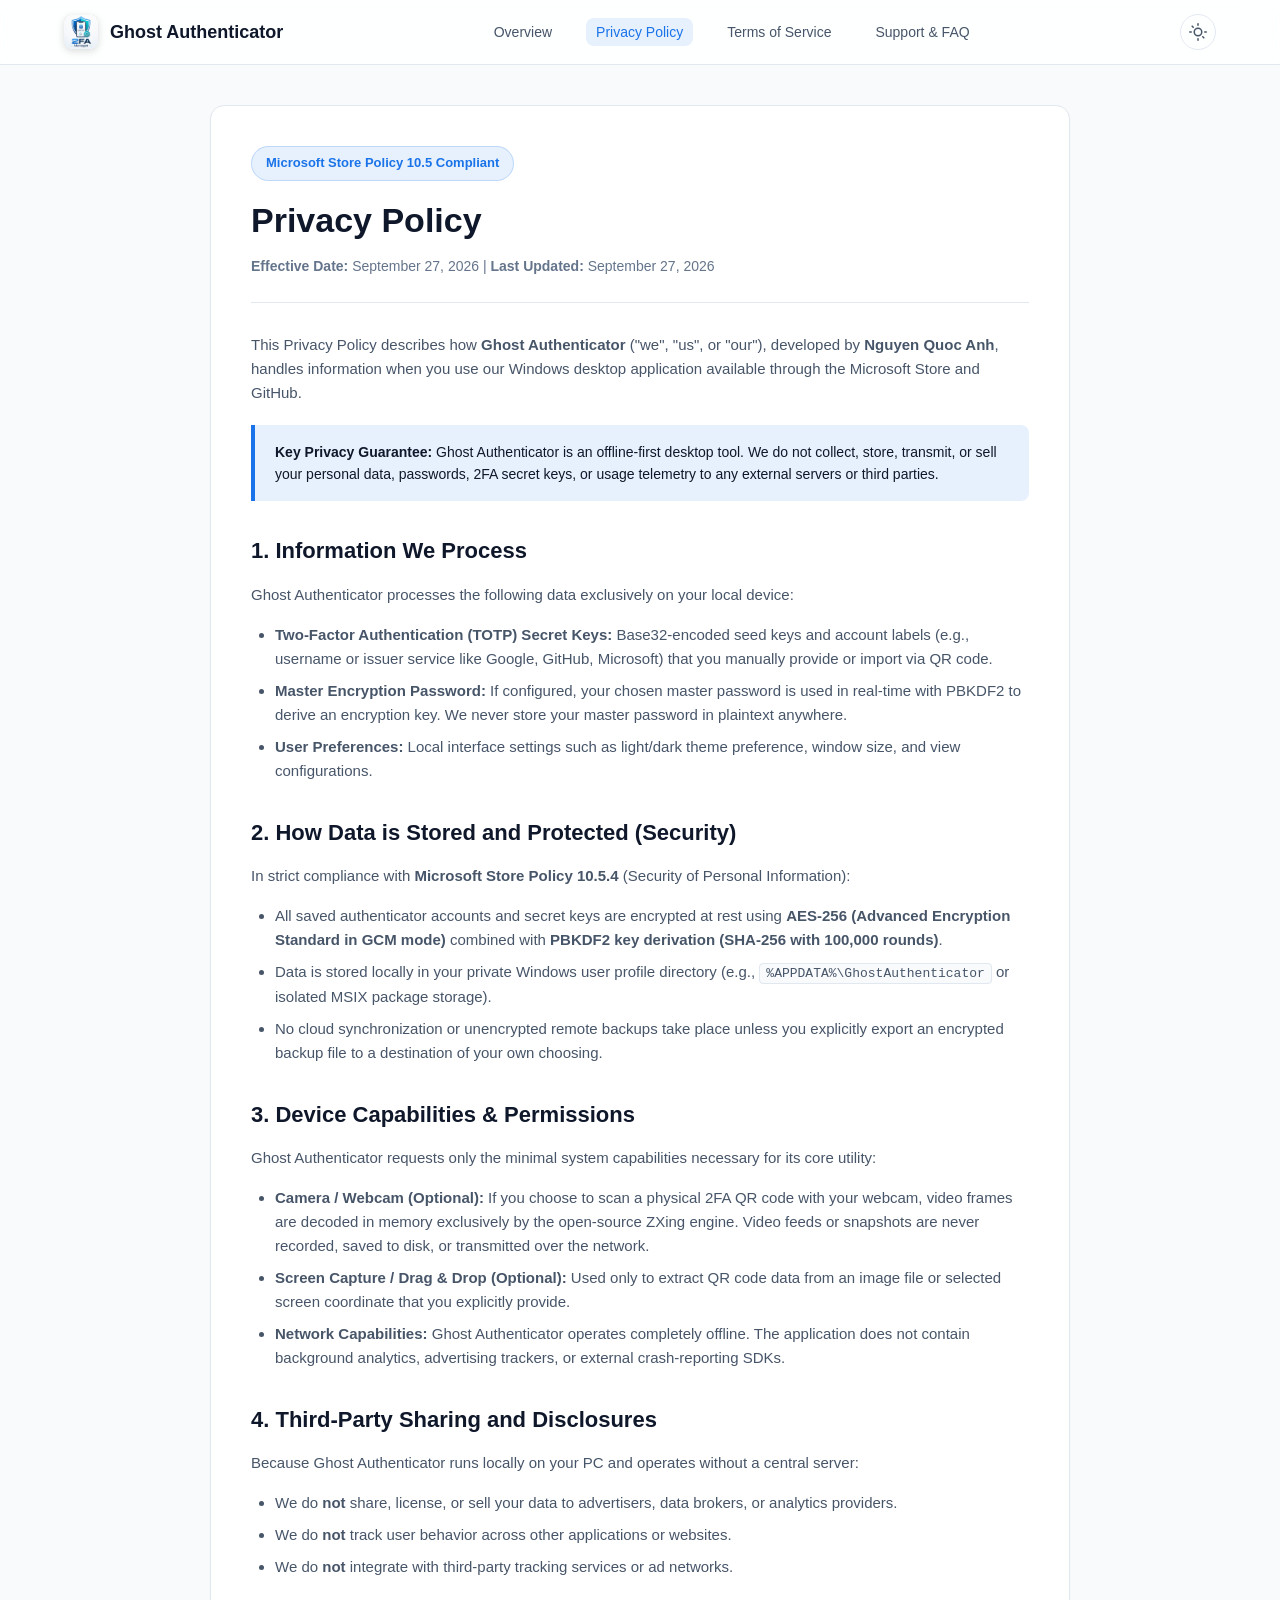
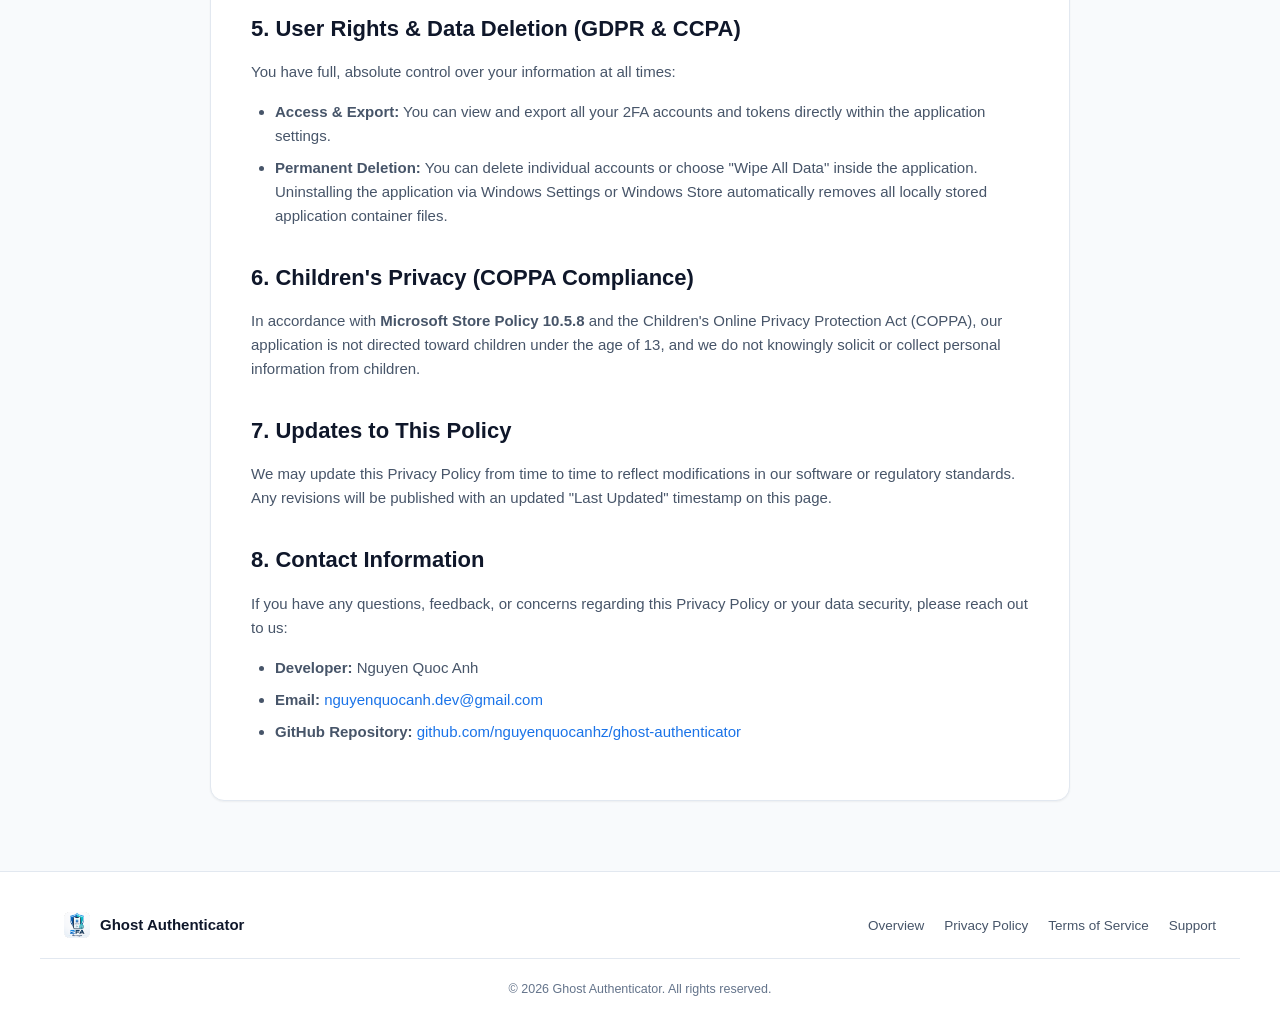
==== docs/privacy.html @ 8ba039a7 "feat: enhance crypto & UI, add professional README, MIT license, and Store legal docs" ====
<!DOCTYPE html>
<html lang="en" data-theme="dark">
<head>
  <meta charset="UTF-8">
  <meta name="viewport" content="width=device-width, initial-scale=1.0">
  <title>Privacy Policy - Ghost Authenticator</title>
  <meta name="description" content="Official Privacy Policy for Ghost Authenticator desktop application and services. Compliant with Microsoft Store Policy 10.5, GDPR, and CCPA.">
  <link rel="icon" type="image/png" href="assets/logo.png">
  <link rel="stylesheet" href="style.css">
</head>
<body>
  <!-- Navigation -->
  <header class="navbar">
    <div class="nav-container">
      <a href="index.html" class="brand">
        <img src="assets/logo.png" alt="Ghost Authenticator Logo">
        <span>Ghost Authenticator</span>
      </a>
      <ul class="nav-links">
        <li><a href="index.html">Overview</a></li>
        <li><a href="privacy.html" class="active">Privacy Policy</a></li>
        <li><a href="terms.html">Terms of Service</a></li>
        <li><a href="support.html">Support & FAQ</a></li>
      </ul>
      <div class="nav-actions">
        <button class="theme-toggle" id="themeToggle" aria-label="Toggle theme">
          <svg width="18" height="18" viewBox="0 0 24 24" fill="none" stroke="currentColor" stroke-width="2" stroke-linecap="round" stroke-linejoin="round">
            <circle cx="12" cy="12" r="5"></circle>
            <line x1="12" y1="1" x2="12" y2="3"></line>
            <line x1="12" y1="21" x2="12" y2="23"></line>
            <line x1="4.22" y1="4.22" x2="5.64" y2="5.64"></line>
            <line x1="18.36" y1="18.36" x2="19.78" y2="19.78"></line>
            <line x1="1" y1="12" x2="3" y2="12"></line>
            <line x1="21" y1="12" x2="23" y2="12"></line>
          </svg>
        </button>
      </div>
    </div>
  </header>

  <!-- Content -->
  <main class="container">
    <div class="content-narrow">
      <div class="legal-card">
        <div class="legal-header">
          <div class="badge" style="margin-bottom: 12px;">Microsoft Store Policy 10.5 Compliant</div>
          <h1>Privacy Policy</h1>
          <p><strong>Effective Date:</strong> September 27, 2026 | <strong>Last Updated:</strong> September 27, 2026</p>
        </div>

        <div class="legal-content">
          <p>This Privacy Policy describes how <strong>Ghost Authenticator</strong> ("we", "us", or "our"), developed by <strong>Nguyen Quoc Anh</strong>, handles information when you use our Windows desktop application available through the Microsoft Store and GitHub.</p>

          <div class="highlight-box">
            <p><strong>Key Privacy Guarantee:</strong> Ghost Authenticator is an offline-first desktop tool. We do not collect, store, transmit, or sell your personal data, passwords, 2FA secret keys, or usage telemetry to any external servers or third parties.</p>
          </div>

          <h2>1. Information We Process</h2>
          <p>Ghost Authenticator processes the following data exclusively on your local device:</p>
          <ul>
            <li><strong>Two-Factor Authentication (TOTP) Secret Keys:</strong> Base32-encoded seed keys and account labels (e.g., username or issuer service like Google, GitHub, Microsoft) that you manually provide or import via QR code.</li>
            <li><strong>Master Encryption Password:</strong> If configured, your chosen master password is used in real-time with PBKDF2 to derive an encryption key. We never store your master password in plaintext anywhere.</li>
            <li><strong>User Preferences:</strong> Local interface settings such as light/dark theme preference, window size, and view configurations.</li>
          </ul>

          <h2>2. How Data is Stored and Protected (Security)</h2>
          <p>In strict compliance with <strong>Microsoft Store Policy 10.5.4</strong> (Security of Personal Information):</p>
          <ul>
            <li>All saved authenticator accounts and secret keys are encrypted at rest using <strong>AES-256 (Advanced Encryption Standard in GCM mode)</strong> combined with <strong>PBKDF2 key derivation (SHA-256 with 100,000 rounds)</strong>.</li>
            <li>Data is stored locally in your private Windows user profile directory (e.g., <code>%APPDATA%\GhostAuthenticator</code> or isolated MSIX package storage).</li>
            <li>No cloud synchronization or unencrypted remote backups take place unless you explicitly export an encrypted backup file to a destination of your own choosing.</li>
          </ul>

          <h2>3. Device Capabilities & Permissions</h2>
          <p>Ghost Authenticator requests only the minimal system capabilities necessary for its core utility:</p>
          <ul>
            <li><strong>Camera / Webcam (Optional):</strong> If you choose to scan a physical 2FA QR code with your webcam, video frames are decoded in memory exclusively by the open-source ZXing engine. Video feeds or snapshots are never recorded, saved to disk, or transmitted over the network.</li>
            <li><strong>Screen Capture / Drag & Drop (Optional):</strong> Used only to extract QR code data from an image file or selected screen coordinate that you explicitly provide.</li>
            <li><strong>Network Capabilities:</strong> Ghost Authenticator operates completely offline. The application does not contain background analytics, advertising trackers, or external crash-reporting SDKs.</li>
          </ul>

          <h2>4. Third-Party Sharing and Disclosures</h2>
          <p>Because Ghost Authenticator runs locally on your PC and operates without a central server:</p>
          <ul>
            <li>We do <strong>not</strong> share, license, or sell your data to advertisers, data brokers, or analytics providers.</li>
            <li>We do <strong>not</strong> track user behavior across other applications or websites.</li>
            <li>We do <strong>not</strong> integrate with third-party tracking services or ad networks.</li>
          </ul>

          <h2>5. User Rights & Data Deletion (GDPR & CCPA)</h2>
          <p>You have full, absolute control over your information at all times:</p>
          <ul>
            <li><strong>Access & Export:</strong> You can view and export all your 2FA accounts and tokens directly within the application settings.</li>
            <li><strong>Permanent Deletion:</strong> You can delete individual accounts or choose "Wipe All Data" inside the application. Uninstalling the application via Windows Settings or Windows Store automatically removes all locally stored application container files.</li>
          </ul>

          <h2>6. Children's Privacy (COPPA Compliance)</h2>
          <p>In accordance with <strong>Microsoft Store Policy 10.5.8</strong> and the Children's Online Privacy Protection Act (COPPA), our application is not directed toward children under the age of 13, and we do not knowingly solicit or collect personal information from children.</p>

          <h2>7. Updates to This Policy</h2>
          <p>We may update this Privacy Policy from time to time to reflect modifications in our software or regulatory standards. Any revisions will be published with an updated "Last Updated" timestamp on this page.</p>

          <h2>8. Contact Information</h2>
          <p>If you have any questions, feedback, or concerns regarding this Privacy Policy or your data security, please reach out to us:</p>
          <ul>
            <li><strong>Developer:</strong> Nguyen Quoc Anh</li>
            <li><strong>Email:</strong> <a href="mailto:nguyenquocanh.dev@gmail.com">nguyenquocanh.dev@gmail.com</a></li>
            <li><strong>GitHub Repository:</strong> <a href="https://github.com/nguyenquocanhz/ghost-authenticator" target="_blank" rel="noopener noreferrer">github.com/nguyenquocanhz/ghost-authenticator</a></li>
          </ul>
        </div>
      </div>
    </div>
  </main>

  <!-- Footer -->
  <footer>
    <div class="footer-container">
      <div class="footer-brand">
        <img src="assets/logo.png" alt="Ghost Authenticator">
        <span>Ghost Authenticator</span>
      </div>
      <ul class="footer-links">
        <li><a href="index.html">Overview</a></li>
        <li><a href="privacy.html">Privacy Policy</a></li>
        <li><a href="terms.html">Terms of Service</a></li>
        <li><a href="support.html">Support</a></li>
      </ul>
    </div>
    <div class="footer-bottom">
      <p>&copy; 2026 Ghost Authenticator. All rights reserved.</p>
    </div>
  </footer>

  <script>
    const themeToggleBtn = document.getElementById('themeToggle');
    const root = document.documentElement;
    const savedTheme = localStorage.getItem('ghost-theme') || (window.matchMedia('(prefers-color-scheme: light)').matches ? 'light' : 'dark');
    root.setAttribute('data-theme', savedTheme);
    themeToggleBtn.addEventListener('click', () => {
      const current = root.getAttribute('data-theme');
      const next = current === 'dark' ? 'light' : 'dark';
      root.setAttribute('data-theme', next);
      localStorage.setItem('ghost-theme', next);
    });
  </script>
</body>
</html>
---- docs/style.css ----
:root {
  --primary: #1a73e8;
  --primary-hover: #1557b0;
  --primary-light: rgba(26, 115, 232, 0.1);
  --bg-page: #f8fafc;
  --bg-card: #ffffff;
  --bg-card-hover: #f1f5f9;
  --border-color: #e2e8f0;
  --text-primary: #0f172a;
  --text-secondary: #475569;
  --text-muted: #64748b;
  --accent-green: #10b981;
  --accent-purple: #8b5cf6;
  --accent-amber: #f59e0b;
  --nav-bg: rgba(255, 255, 255, 0.85);
  --shadow-sm: 0 1px 2px 0 rgba(0, 0, 0, 0.05);
  --shadow-md: 0 4px 6px -1px rgba(0, 0, 0, 0.08), 0 2px 4px -2px rgba(0, 0, 0, 0.05);
  --shadow-lg: 0 10px 15px -3px rgba(0, 0, 0, 0.08), 0 4px 6px -4px rgba(0, 0, 0, 0.04);
  --shadow-glow: 0 0 25px rgba(26, 115, 232, 0.25);
  --radius-sm: 8px;
  --radius-md: 14px;
  --radius-lg: 20px;
  --transition: all 0.2s cubic-bezier(0.4, 0, 0.2, 1);
}

[data-theme="dark"] {
  --bg-page: #0b0f19;
  --bg-card: #131b2e;
  --bg-card-hover: #1c2742;
  --border-color: #1e293b;
  --text-primary: #f8fafc;
  --text-secondary: #cbd5e1;
  --text-muted: #94a3b8;
  --nav-bg: rgba(11, 15, 25, 0.85);
  --shadow-sm: 0 1px 2px 0 rgba(0, 0, 0, 0.4);
  --shadow-md: 0 4px 6px -1px rgba(0, 0, 0, 0.4);
  --shadow-lg: 0 10px 20px -3px rgba(0, 0, 0, 0.6);
  --shadow-glow: 0 0 35px rgba(26, 115, 232, 0.35);
}

/* User Customization Rule: Explicit Styling for Select Options in Dark Mode */
select, select.form-control {
  background-color: var(--bg-card);
  color: var(--text-primary);
  border: 1px solid var(--border-color);
  padding: 8px 12px;
  border-radius: var(--radius-sm);
  font-family: inherit;
  font-size: 14px;
}

select option, select.form-control option {
  background-color: var(--bg-card);
  color: var(--text-primary);
}

* {
  box-sizing: border-box;
  margin: 0;
  padding: 0;
}

html {
  scroll-behavior: smooth;
}

body {
  font-family: -apple-system, BlinkMacSystemFont, "Segoe UI", Roboto, "Segoe UI Variable", Helvetica, Arial, sans-serif;
  background-color: var(--bg-page);
  color: var(--text-primary);
  line-height: 1.6;
  transition: background-color 0.3s ease, color 0.3s ease;
  min-height: 100vh;
  display: flex;
  flex-direction: column;
}

a {
  color: var(--primary);
  text-decoration: none;
  transition: var(--transition);
}

a:hover {
  color: var(--primary-hover);
}

/* Navigation Bar */
.navbar {
  position: sticky;
  top: 0;
  z-index: 100;
  backdrop-filter: blur(16px);
  -webkit-backdrop-filter: blur(16px);
  background: var(--nav-bg);
  border-bottom: 1px solid var(--border-color);
  transition: var(--transition);
}

.nav-container {
  max-width: 1200px;
  margin: 0 auto;
  padding: 14px 24px;
  display: flex;
  align-items: center;
  justify-content: space-between;
}

.brand {
  display: flex;
  align-items: center;
  gap: 12px;
  font-weight: 700;
  font-size: 18px;
  color: var(--text-primary);
  text-decoration: none;
}

.brand img {
  width: 34px;
  height: 34px;
  border-radius: 8px;
  object-fit: cover;
  box-shadow: 0 2px 8px rgba(0, 0, 0, 0.15);
}

.nav-links {
  display: flex;
  align-items: center;
  gap: 24px;
  list-style: none;
}

.nav-links a {
  color: var(--text-secondary);
  font-size: 14px;
  font-weight: 500;
  padding: 6px 10px;
  border-radius: var(--radius-sm);
}

.nav-links a:hover, .nav-links a.active {
  color: var(--primary);
  background-color: var(--primary-light);
}

.nav-actions {
  display: flex;
  align-items: center;
  gap: 12px;
}

.theme-toggle {
  background: transparent;
  border: 1px solid var(--border-color);
  color: var(--text-secondary);
  border-radius: 50%;
  width: 36px;
  height: 36px;
  cursor: pointer;
  display: flex;
  align-items: center;
  justify-content: center;
  transition: var(--transition);
}

.theme-toggle:hover {
  background-color: var(--bg-card-hover);
  color: var(--text-primary);
}

/* Container */
.container {
  max-width: 1200px;
  margin: 0 auto;
  padding: 40px 24px;
  flex: 1;
}

.content-narrow {
  max-width: 860px;
  margin: 0 auto;
}

/* Hero Section */
.hero {
  padding: 60px 0 40px;
  text-align: center;
}

.badge {
  display: inline-flex;
  align-items: center;
  gap: 6px;
  padding: 6px 14px;
  background: var(--primary-light);
  color: var(--primary);
  border-radius: 999px;
  font-size: 13px;
  font-weight: 600;
  margin-bottom: 24px;
  border: 1px solid rgba(26, 115, 232, 0.2);
}

.hero h1 {
  font-size: 48px;
  font-weight: 800;
  line-height: 1.15;
  letter-spacing: -0.02em;
  margin-bottom: 18px;
}

.gradient-text {
  background: linear-gradient(135deg, #1a73e8 0%, #00d2ff 100%);
  -webkit-background-clip: text;
  -webkit-text-fill-color: transparent;
}

.hero-subtitle {
  font-size: 18px;
  color: var(--text-secondary);
  max-width: 680px;
  margin: 0 auto 32px;
  font-weight: 400;
}

.hero-cta {
  display: flex;
  align-items: center;
  justify-content: center;
  gap: 16px;
  flex-wrap: wrap;
  margin-bottom: 48px;
}

.btn {
  display: inline-flex;
  align-items: center;
  gap: 10px;
  padding: 12px 24px;
  border-radius: var(--radius-sm);
  font-size: 15px;
  font-weight: 600;
  cursor: pointer;
  transition: var(--transition);
  border: none;
  text-decoration: none;
}

.btn-primary {
  background-color: var(--primary);
  color: #ffffff;
  box-shadow: 0 4px 14px rgba(26, 115, 232, 0.35);
}

.btn-primary:hover {
  background-color: var(--primary-hover);
  color: #ffffff;
  transform: translateY(-2px);
  box-shadow: 0 6px 20px rgba(26, 115, 232, 0.45);
}

.btn-secondary {
  background-color: var(--bg-card);
  color: var(--text-primary);
  border: 1px solid var(--border-color);
  box-shadow: var(--shadow-sm);
}

.btn-secondary:hover {
  background-color: var(--bg-card-hover);
  border-color: var(--primary);
  transform: translateY(-2px);
}

/* App Mockup Showcase */
.mockup-container {
  position: relative;
  max-width: 860px;
  margin: 0 auto 60px;
  border-radius: var(--radius-lg);
  padding: 12px;
  background: linear-gradient(145deg, rgba(26,115,232,0.2), rgba(0,210,255,0.1));
  box-shadow: var(--shadow-glow);
}

.mockup-window {
  background: var(--bg-card);
  border: 1px solid var(--border-color);
  border-radius: var(--radius-md);
  overflow: hidden;
  box-shadow: var(--shadow-lg);
}

.mockup-titlebar {
  background: var(--bg-card);
  padding: 12px 18px;
  display: flex;
  align-items: center;
  justify-content: space-between;
  border-bottom: 1px solid var(--border-color);
}

.mockup-dots {
  display: flex;
  gap: 8px;
}

.dot {
  width: 11px;
  height: 11px;
  border-radius: 50%;
}
.dot-red { background: #ef4444; }
.dot-yellow { background: #f59e0b; }
.dot-green { background: #10b981; }

.mockup-title {
  font-size: 13px;
  font-weight: 600;
  color: var(--text-muted);
}

.mockup-body {
  padding: 24px;
}

.otp-card {
  display: flex;
  align-items: center;
  justify-content: space-between;
  background: var(--bg-page);
  border: 1px solid var(--border-color);
  border-radius: var(--radius-md);
  padding: 16px 20px;
  margin-bottom: 12px;
  transition: var(--transition);
}

.otp-card:hover {
  border-color: var(--primary);
  background: var(--bg-card-hover);
}

.otp-service {
  display: flex;
  align-items: center;
  gap: 14px;
}

.otp-icon {
  width: 42px;
  height: 42px;
  border-radius: 10px;
  display: flex;
  align-items: center;
  justify-content: center;
  font-size: 18px;
  font-weight: 700;
  color: #fff;
}

.otp-info h4 {
  font-size: 15px;
  font-weight: 600;
  color: var(--text-primary);
}

.otp-info p {
  font-size: 13px;
  color: var(--text-muted);
}

.otp-code-box {
  display: flex;
  align-items: center;
  gap: 16px;
}

.otp-digits {
  font-family: 'Cascadia Code', Consolas, Monaco, monospace;
  font-size: 24px;
  font-weight: 700;
  letter-spacing: 3px;
  color: var(--primary);
}

.otp-timer {
  width: 28px;
  height: 28px;
  border-radius: 50%;
  border: 3px solid var(--border-color);
  border-top-color: var(--primary);
  animation: spin 30s linear infinite;
}

@keyframes spin {
  from { transform: rotate(0deg); }
  to { transform: rotate(360deg); }
}

/* Feature Grid */
.features-section {
  padding: 60px 0;
}

.section-title {
  text-align: center;
  margin-bottom: 40px;
}

.section-title h2 {
  font-size: 32px;
  font-weight: 700;
  margin-bottom: 12px;
}

.section-title p {
  font-size: 16px;
  color: var(--text-secondary);
}

.grid-3 {
  display: grid;
  grid-template-columns: repeat(auto-fit, minmax(320px, 1fr));
  gap: 24px;
}

.feature-card {
  background: var(--bg-card);
  border: 1px solid var(--border-color);
  border-radius: var(--radius-md);
  padding: 28px;
  transition: var(--transition);
  box-shadow: var(--shadow-sm);
}

.feature-card:hover {
  transform: translateY(-4px);
  box-shadow: var(--shadow-md);
  border-color: var(--primary);
}

.feature-icon-wrapper {
  width: 48px;
  height: 48px;
  border-radius: var(--radius-sm);
  background: var(--primary-light);
  color: var(--primary);
  display: flex;
  align-items: center;
  justify-content: center;
  font-size: 22px;
  margin-bottom: 18px;
}

.feature-card h3 {
  font-size: 18px;
  font-weight: 700;
  margin-bottom: 10px;
  color: var(--text-primary);
}

.feature-card p {
  font-size: 14px;
  color: var(--text-secondary);
  line-height: 1.6;
}

/* Legal / Policy Document Pages */
.legal-card {
  background: var(--bg-card);
  border: 1px solid var(--border-color);
  border-radius: var(--radius-md);
  padding: 40px;
  box-shadow: var(--shadow-sm);
  margin-bottom: 30px;
}

.legal-header {
  border-bottom: 1px solid var(--border-color);
  padding-bottom: 24px;
  margin-bottom: 30px;
}

.legal-header h1 {
  font-size: 34px;
  font-weight: 800;
  margin-bottom: 8px;
}

.legal-header p {
  color: var(--text-muted);
  font-size: 14px;
}

.legal-content h2 {
  font-size: 22px;
  font-weight: 700;
  margin: 32px 0 14px;
  color: var(--text-primary);
}

.legal-content h3 {
  font-size: 17px;
  font-weight: 600;
  margin: 20px 0 10px;
  color: var(--text-primary);
}

.legal-content p, .legal-content ul, .legal-content ol {
  font-size: 15px;
  color: var(--text-secondary);
  margin-bottom: 16px;
}

.legal-content ul, .legal-content ol {
  padding-left: 24px;
}

.legal-content li {
  margin-bottom: 8px;
}

.legal-content code {
  background: var(--bg-page);
  padding: 2px 6px;
  border-radius: 4px;
  font-family: Consolas, monospace;
  font-size: 13px;
  border: 1px solid var(--border-color);
}

.highlight-box {
  background: var(--primary-light);
  border-left: 4px solid var(--primary);
  padding: 16px 20px;
  border-radius: 0 var(--radius-sm) var(--radius-sm) 0;
  margin: 20px 0;
}

.highlight-box p {
  margin: 0;
  color: var(--text-primary);
  font-size: 14px;
  font-weight: 500;
}

/* FAQ Accordion */
.faq-item {
  border: 1px solid var(--border-color);
  border-radius: var(--radius-sm);
  background: var(--bg-card);
  margin-bottom: 14px;
  overflow: hidden;
  transition: var(--transition);
}

.faq-question {
  padding: 18px 20px;
  font-weight: 600;
  font-size: 16px;
  display: flex;
  justify-content: space-between;
  align-items: center;
  cursor: pointer;
  user-select: none;
}

.faq-question:hover {
  background-color: var(--bg-card-hover);
}

.faq-answer {
  padding: 0 20px 18px;
  color: var(--text-secondary);
  font-size: 14.5px;
  line-height: 1.6;
}

/* Footer */
footer {
  background: var(--bg-card);
  border-top: 1px solid var(--border-color);
  padding: 40px 0 24px;
  margin-top: auto;
}

.footer-container {
  max-width: 1200px;
  margin: 0 auto;
  padding: 0 24px;
  display: flex;
  justify-content: space-between;
  align-items: center;
  flex-wrap: wrap;
  gap: 20px;
}

.footer-brand {
  display: flex;
  align-items: center;
  gap: 10px;
  font-weight: 600;
  font-size: 15px;
}

.footer-brand img {
  width: 26px;
  height: 26px;
  border-radius: 6px;
}

.footer-links {
  display: flex;
  gap: 20px;
  list-style: none;
}

.footer-links a {
  color: var(--text-secondary);
  font-size: 13.5px;
}

.footer-links a:hover {
  color: var(--primary);
}

.footer-bottom {
  max-width: 1200px;
  margin: 20px auto 0;
  padding: 20px 24px 0;
  border-top: 1px solid var(--border-color);
  font-size: 12.5px;
  color: var(--text-muted);
  text-align: center;
}

/* Responsive */
@media (max-width: 768px) {
  .hero h1 {
    font-size: 34px;
  }
  .nav-links {
    display: none;
  }
  .legal-card {
    padding: 24px 18px;
  }
  .otp-card {
    flex-direction: column;
    align-items: flex-start;
    gap: 12px;
  }
  .footer-container {
    flex-direction: column;
    text-align: center;
  }
}
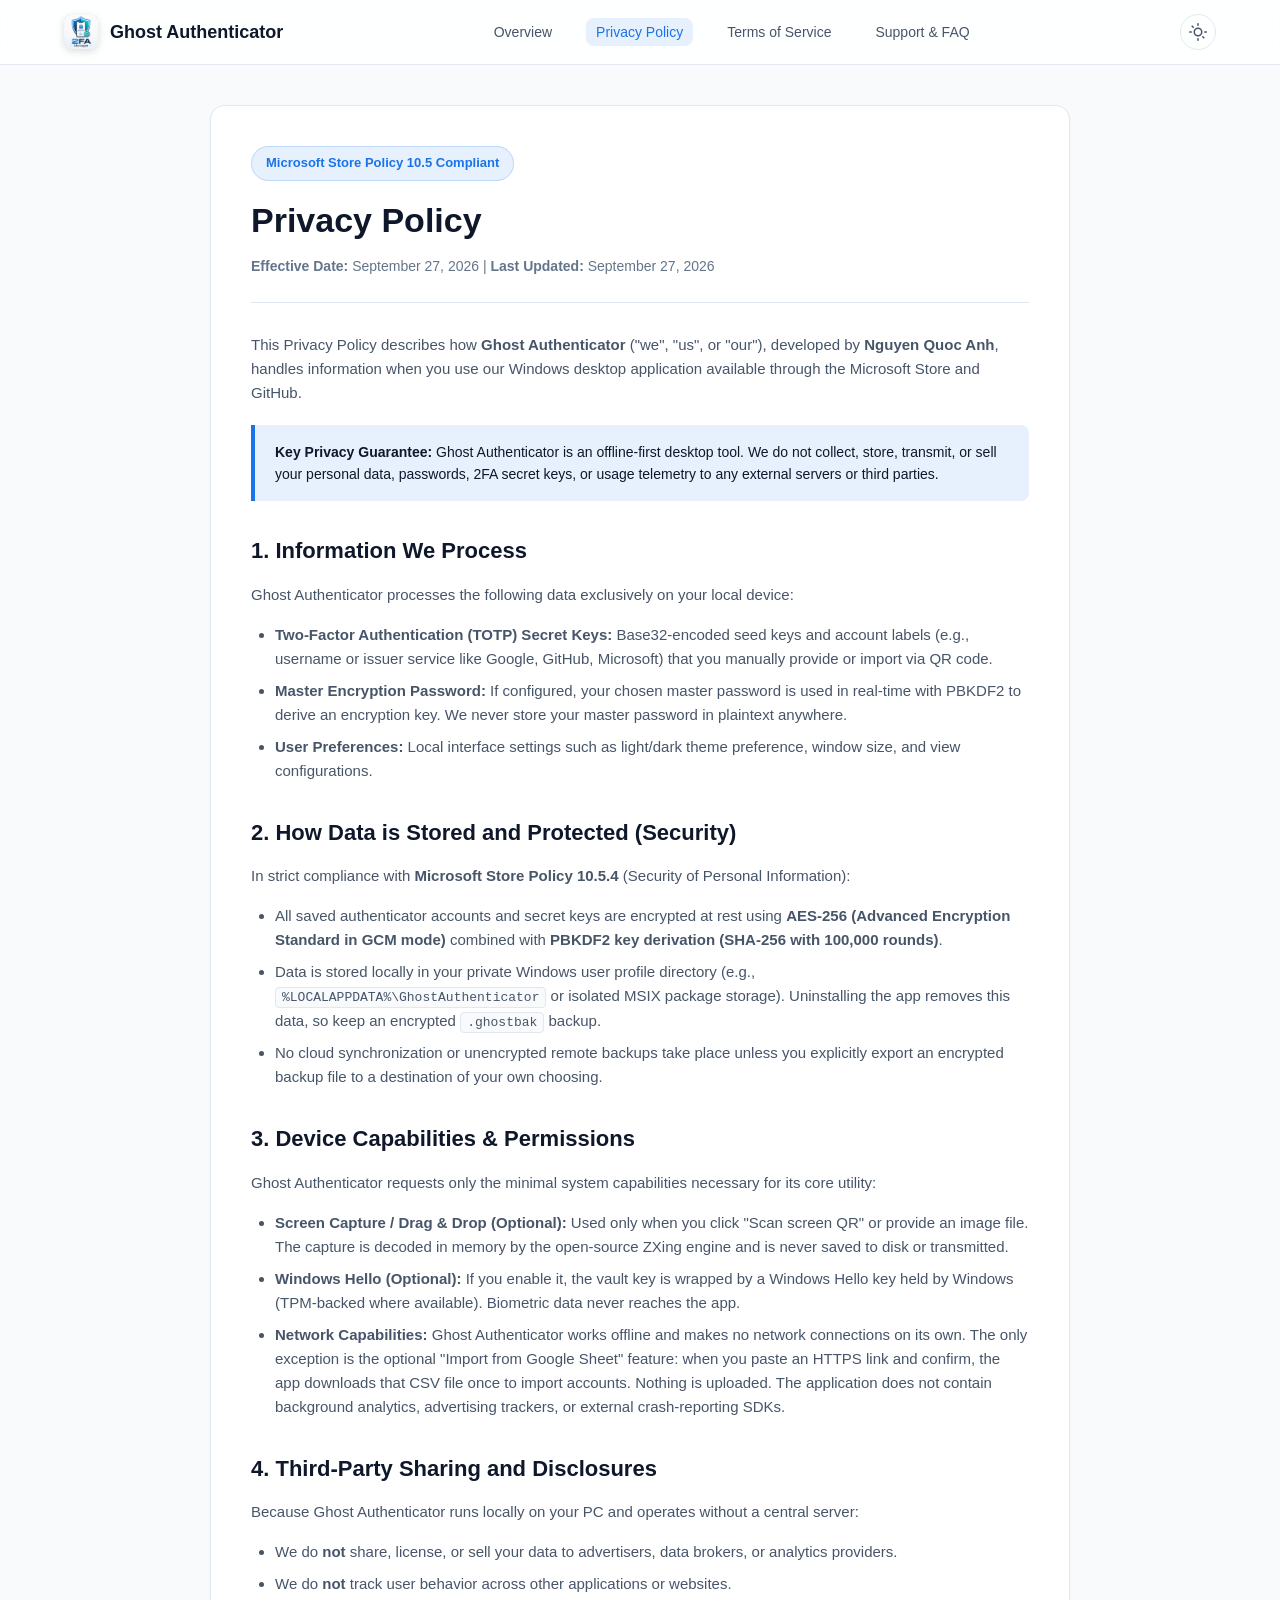
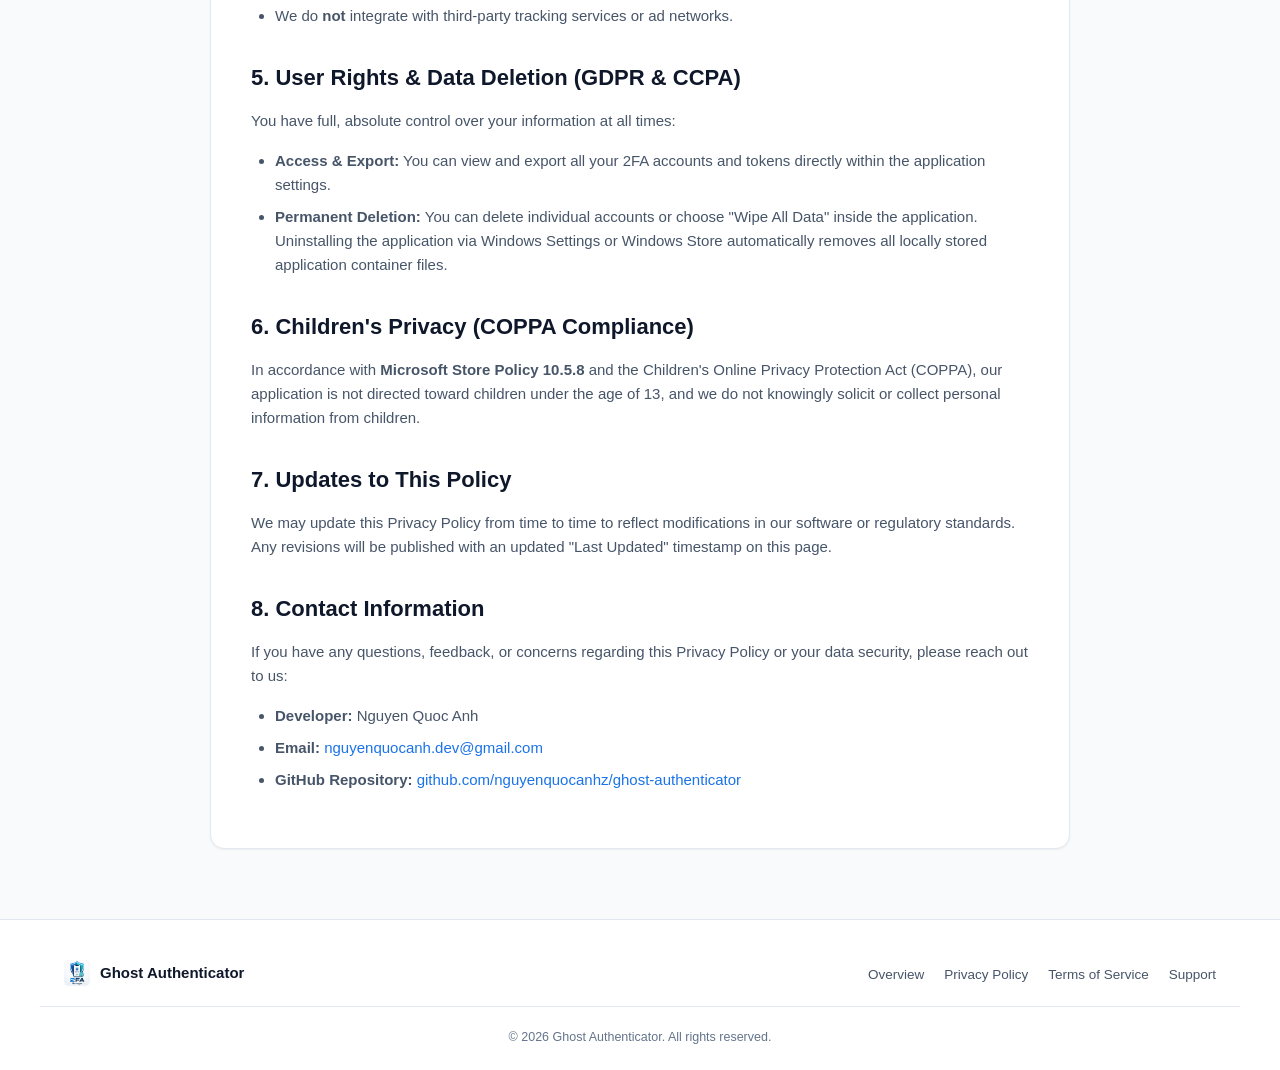
==== commit 77b4afb7: "feat: harden security, fix UX bugs and add English for Microsoft Store Store blockers: - Store the v" ====
--- a/docs/privacy.html
+++ b/docs/privacy.html
@@ -67,16 +67,16 @@
           <p>In strict compliance with <strong>Microsoft Store Policy 10.5.4</strong> (Security of Personal Information):</p>
           <ul>
             <li>All saved authenticator accounts and secret keys are encrypted at rest using <strong>AES-256 (Advanced Encryption Standard in GCM mode)</strong> combined with <strong>PBKDF2 key derivation (SHA-256 with 100,000 rounds)</strong>.</li>
-            <li>Data is stored locally in your private Windows user profile directory (e.g., <code>%APPDATA%\GhostAuthenticator</code> or isolated MSIX package storage).</li>
+            <li>Data is stored locally in your private Windows user profile directory (e.g., <code>%LOCALAPPDATA%\GhostAuthenticator</code> or isolated MSIX package storage). Uninstalling the app removes this data, so keep an encrypted <code>.ghostbak</code> backup.</li>
             <li>No cloud synchronization or unencrypted remote backups take place unless you explicitly export an encrypted backup file to a destination of your own choosing.</li>
           </ul>
 
           <h2>3. Device Capabilities & Permissions</h2>
           <p>Ghost Authenticator requests only the minimal system capabilities necessary for its core utility:</p>
           <ul>
-            <li><strong>Camera / Webcam (Optional):</strong> If you choose to scan a physical 2FA QR code with your webcam, video frames are decoded in memory exclusively by the open-source ZXing engine. Video feeds or snapshots are never recorded, saved to disk, or transmitted over the network.</li>
-            <li><strong>Screen Capture / Drag & Drop (Optional):</strong> Used only to extract QR code data from an image file or selected screen coordinate that you explicitly provide.</li>
-            <li><strong>Network Capabilities:</strong> Ghost Authenticator operates completely offline. The application does not contain background analytics, advertising trackers, or external crash-reporting SDKs.</li>
+            <li><strong>Screen Capture / Drag & Drop (Optional):</strong> Used only when you click "Scan screen QR" or provide an image file. The capture is decoded in memory by the open-source ZXing engine and is never saved to disk or transmitted.</li>
+            <li><strong>Windows Hello (Optional):</strong> If you enable it, the vault key is wrapped by a Windows Hello key held by Windows (TPM-backed where available). Biometric data never reaches the app.</li>
+            <li><strong>Network Capabilities:</strong> Ghost Authenticator works offline and makes no network connections on its own. The only exception is the optional "Import from Google Sheet" feature: when you paste an HTTPS link and confirm, the app downloads that CSV file once to import accounts. Nothing is uploaded. The application does not contain background analytics, advertising trackers, or external crash-reporting SDKs.</li>
           </ul>
 
           <h2>4. Third-Party Sharing and Disclosures</h2>
